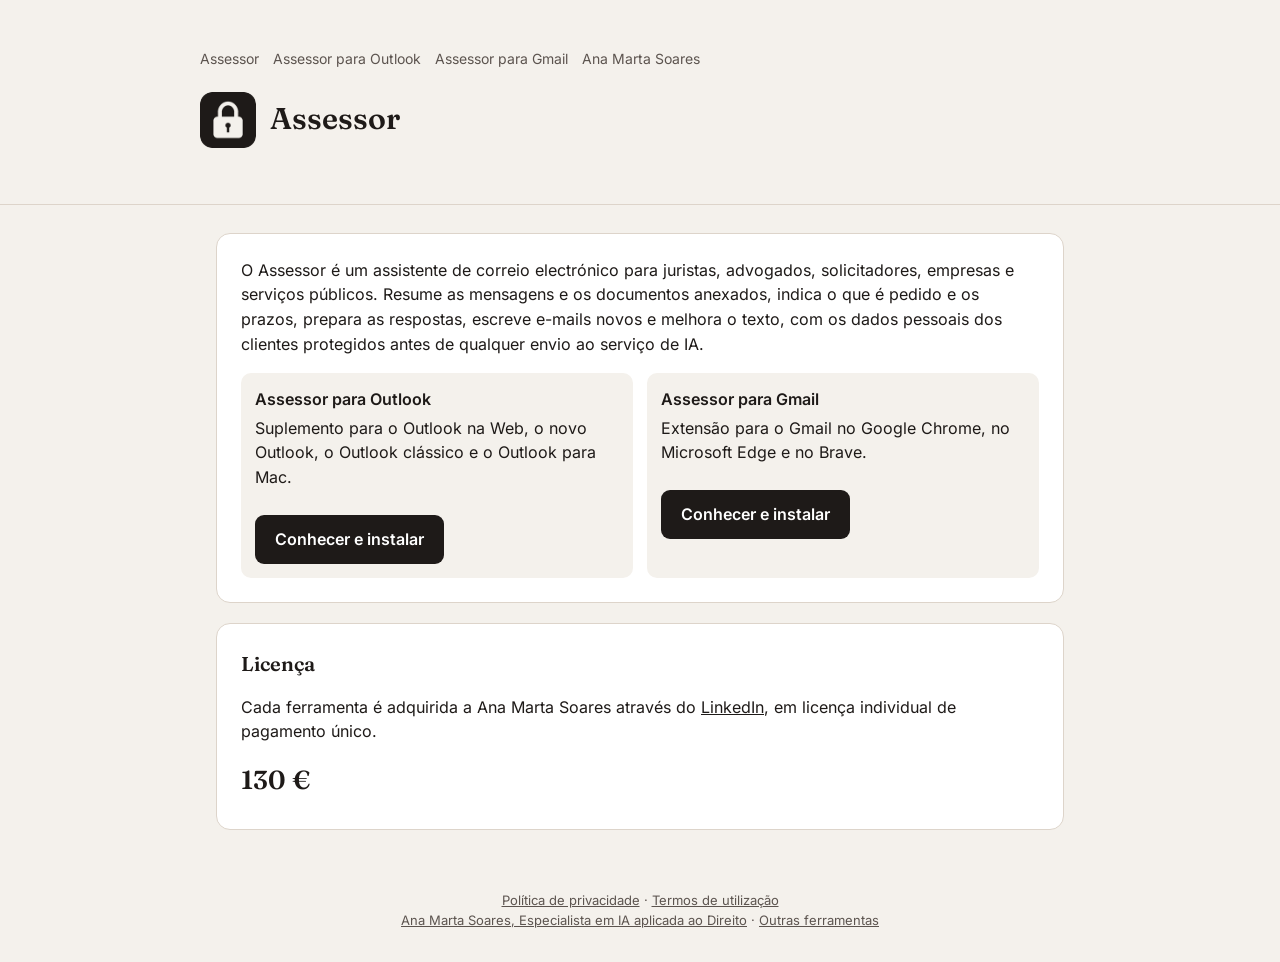
==== index.html @ 7b106117 "Assessor para Outlook e Assessor para Gmail Co-Authored-By: Claude Opus 5.5 <noreply@anthropic.com> " ====
<!DOCTYPE html>
<html lang="pt-PT">
<head>
<meta charset="UTF-8">
<meta name="viewport" content="width=device-width, initial-scale=1">
<title>Assessor | Assistente de IA para o Outlook e o Gmail</title>
<meta name="description" content="Assistente de correio electrónico com IA para o Outlook e o Gmail: resume mensagens e anexos, identifica pedidos e prazos, prepara respostas e escreve e-mails, com os dados pessoais protegidos. Ana Marta Soares.">
<link rel="canonical" href="https://ana-marta-soares-direito-ia.github.io/assessor/">
<meta name="author" content="Ana Marta Soares">
<meta property="og:type" content="website">
<meta property="og:locale" content="pt_PT">
<meta property="og:title" content="Assessor | Assistente de IA para o Outlook e o Gmail">
<meta property="og:description" content="Assistente de correio electrónico com IA para o Outlook e o Gmail: resume mensagens e anexos, identifica pedidos e prazos, prepara respostas e escreve e-mails, com os dados pessoais protegidos. Ana Marta Soares.">
<meta property="og:image" content="https://ana-marta-soares-direito-ia.github.io/assessor/assets/outlook-painel.jpg">
<link rel="icon" href="assets/icon-64.png">
<style>
@font-face{font-family:"Fraunces";src:url("fonts/fraunces-600.woff2") format("woff2");font-weight:600;font-display:swap;}
@font-face{font-family:"Inter";src:url("fonts/inter-400.woff2") format("woff2");font-weight:400;font-display:swap;}
@font-face{font-family:"Inter";src:url("fonts/inter-600.woff2") format("woff2");font-weight:600;font-display:swap;}

  :root { --ink:#1e1a18; --muted:#5c544f; --line:#ddd4ca; --bg:#f4f1ec; --brand:#1e1a18; --brand2:#3a332f; --soft:#ece6dd; }
  * { box-sizing: border-box; }
  body { margin:0; font-family:"Segoe UI",-apple-system,BlinkMacSystemFont,"Helvetica Neue",Arial,sans-serif; color:var(--ink); background:var(--bg); line-height:1.55; }
  header { background:linear-gradient(135deg,var(--brand),var(--brand2)); color:#fff; padding:48px 16px 56px; }
  .wrap { max-width:880px; margin:0 auto; }
  .brand { display:flex; align-items:center; gap:14px; }
  .brand img { width:56px; height:56px; border-radius:12px; box-shadow:0 6px 20px rgba(0,0,0,.25); }
  h1 { margin:0; font-size:30px; line-height:1.15; }
  header p.lead { font-size:17px; max-width:640px; opacity:.93; margin:18px 0 26px; }
  .cta { display:inline-block; background:#fff; color:var(--brand); padding:12px 20px; border-radius:9px; font-weight:650; text-decoration:none; }
  .cta.solid { background:var(--brand); color:#fff; }
  .cta.ghost { background:transparent; color:#fff; border:1px solid rgba(255,255,255,.6); margin-left:8px; }
  main { padding:8px 16px 40px; }
  section { background:#fff; border:1px solid var(--line); border-radius:14px; padding:24px; margin-top:20px; }
  h2 { font-size:20px; margin:0 0 12px; color:var(--brand); }
  h3 { font-size:15px; margin:18px 0 6px; }
  .grid { display:grid; grid-template-columns:repeat(auto-fit,minmax(180px,1fr)); gap:14px; }
  .feat { background:var(--bg); border-radius:10px; padding:14px; }
  .feat b { display:block; margin-bottom:4px; }
  ol { padding-left:20px; margin:6px 0; } li { margin:4px 0; }
  .tabs { display:flex; flex-wrap:wrap; gap:6px; margin-bottom:14px; }
  .tabs button { font:inherit; font-size:14px; border:1px solid var(--line); background:#fff; color:var(--brand); padding:8px 12px; border-radius:8px; cursor:pointer; }
  .tabs button.on { background:var(--brand); color:#fff; border-color:var(--brand); }
  .pane { display:none; } .pane.on { display:block; }
  code { background:var(--soft); color:var(--brand); padding:1px 5px; border-radius:4px; font-size:13px; word-break:break-all; }
  .note { background:#fff4dc; color:#6b4600; border-radius:9px; padding:12px 14px; font-size:14px; margin-top:12px; }
  .muted { color:var(--muted); }
  footer { text-align:center; color:var(--brand); font-size:13px; padding:20px 16px 32px; }
  @media (max-width:520px){ h1{font-size:24px} .cta.ghost{margin:10px 0 0} section{padding:18px} }

  /* estilo sóbrio */
  body { font-family:"Inter","Segoe UI",-apple-system,BlinkMacSystemFont,"Helvetica Neue",Arial,sans-serif; }
  header { background:#f4f1ec !important; color:var(--ink) !important; border-bottom:1px solid var(--line); }
  header p.lead { color:var(--muted); opacity:1; }
  h1, h2 { font-family:"Fraunces",Georgia,serif; font-weight:600; }
  h2 { color:var(--ink) !important; }
  .brand img { box-shadow:none; }
  .cta { background:var(--ink) !important; color:#fff !important; }
  .cta.ghost { background:transparent !important; color:var(--ink) !important; border:1px solid var(--ink) !important; }
  .tabs button { color:var(--ink); }
  .tabs button.on { background:var(--ink); border-color:var(--ink); color:#fff; }
  code { background:#ece6dd; color:var(--ink); }
  a { color:var(--ink); }
  footer { color:var(--muted); }
  .shot { display:block; width:100%; max-width:380px; margin:0 auto; border:1px solid var(--line); border-radius:12px; }
  .duas { display:grid; grid-template-columns: 1fr 380px; gap:28px; align-items:start; } @media (max-width:760px){ .duas{ grid-template-columns:1fr } }
  .price { font-family:"Fraunces",Georgia,serif; font-size:26px; font-weight:600; margin:0 0 4px; }
  nav.top { font-size:14px; margin-bottom:22px; } nav.top a { color:var(--muted); text-decoration:none; margin-right:14px; }
  details { border-top:1px solid var(--line); padding:12px 0; } details:last-child { border-bottom:1px solid var(--line); } summary { cursor:pointer; font-weight:600; }
  .exemplos li { margin:6px 0; }
</style>
</head>
<body>
<header>
  <div class="wrap">
    <nav class="top"><a href="./">Assessor</a><a href="outlook.html">Assessor para Outlook</a><a href="gmail.html">Assessor para Gmail</a><a href="https://ana-marta-soares.netlify.app/">Ana Marta Soares</a></nav>
    <div class="brand"><img src="assets/icon-128.png" alt=""><h1>Assessor</h1></div>
  </div>
</header>
<main class="wrap">
  <section>
    <p class="lead" style="margin-top:0">O Assessor é um assistente de correio electrónico para juristas, advogados, solicitadores, empresas e serviços públicos. Resume as mensagens e os documentos anexados, indica o que é pedido e os prazos, prepara as respostas, escreve e-mails novos e melhora o texto, com os dados pessoais dos clientes protegidos antes de qualquer envio ao serviço de IA.</p>
    <div class="grid">
      <div class="feat"><b>Assessor para Outlook</b>Suplemento para o Outlook na Web, o novo Outlook, o Outlook clássico e o Outlook para Mac.<br><br><a class="cta solid" href="outlook.html">Conhecer e instalar</a></div>
      <div class="feat"><b>Assessor para Gmail</b>Extensão para o Gmail no Google Chrome, no Microsoft Edge e no Brave.<br><br><a class="cta solid" href="gmail.html">Conhecer e instalar</a></div>
    </div>
  </section>
  <section>
    <h2>Licença</h2>
    <p>Cada ferramenta é adquirida a Ana Marta Soares através do <a href="https://www.linkedin.com/in/marta-soares-direito-ia">LinkedIn</a>, em licença individual de pagamento único.</p>
    <p class="price">130 €</p>
  </section>
</main>
<footer><a href="privacidade.html" style="color:inherit">Política de privacidade</a> · <a href="termos.html" style="color:inherit">Termos de utilização</a><br><a href="https://ana-marta-soares.netlify.app/" style="color:inherit">Ana Marta Soares, Especialista em IA aplicada ao Direito</a> · <a href="https://ana-marta-soares.netlify.app/#ferramentas" style="color:inherit">Outras ferramentas</a></footer>
</body>
</html>
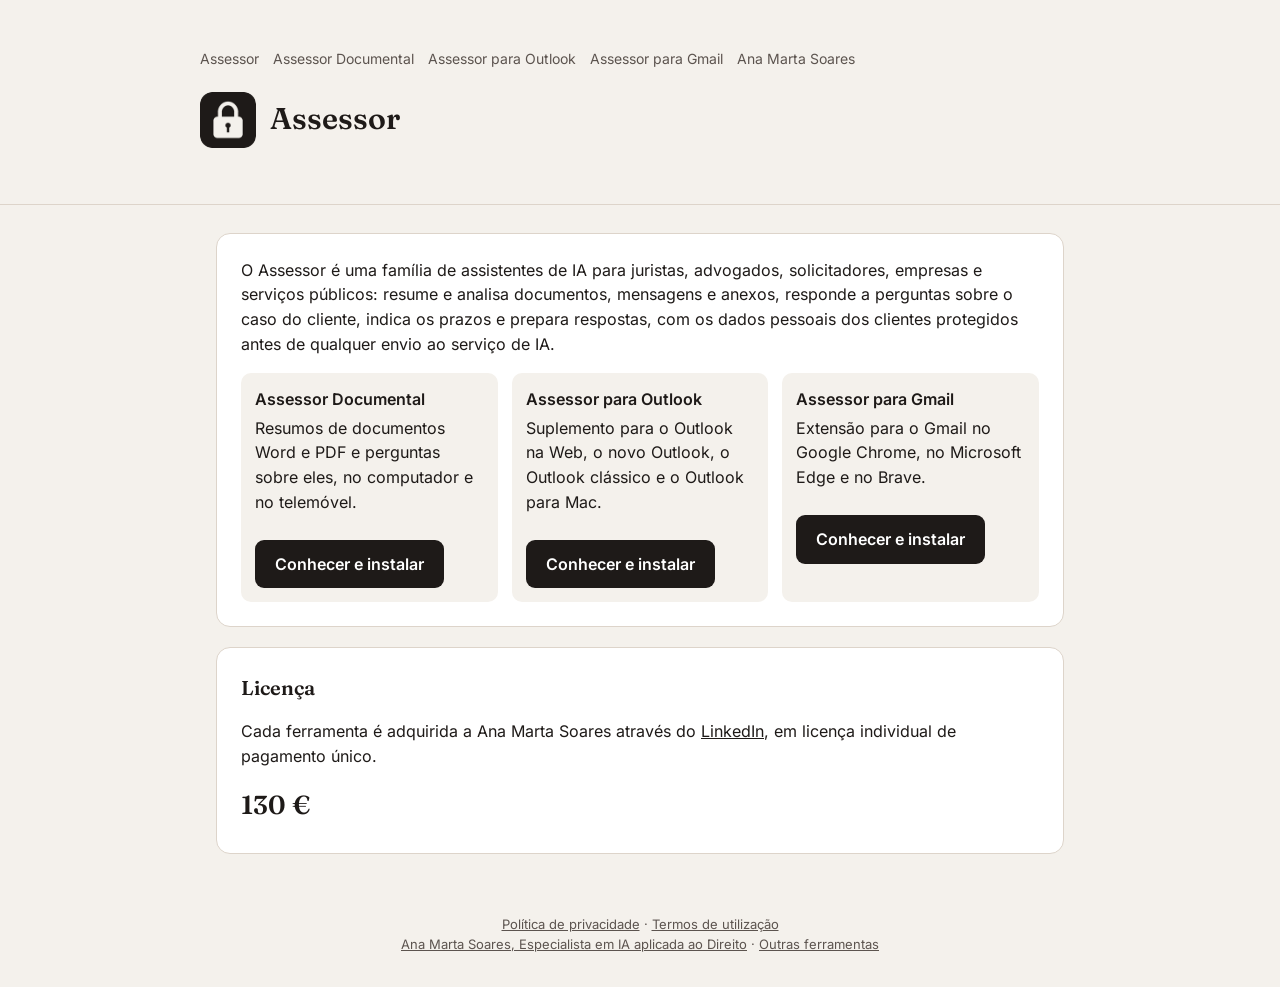
==== commit 35e96292: "Assessor Documental: aplicação de resumos e perguntas sobre documentos Co-Authored-By: Claude Opus 5" ====
--- a/index.html
+++ b/index.html
@@ -73,14 +73,15 @@
 <body>
 <header>
   <div class="wrap">
-    <nav class="top"><a href="./">Assessor</a><a href="outlook.html">Assessor para Outlook</a><a href="gmail.html">Assessor para Gmail</a><a href="https://ana-marta-soares.netlify.app/">Ana Marta Soares</a></nav>
+    <nav class="top"><a href="./">Assessor</a><a href="documental.html">Assessor Documental</a><a href="outlook.html">Assessor para Outlook</a><a href="gmail.html">Assessor para Gmail</a><a href="https://ana-marta-soares.netlify.app/">Ana Marta Soares</a></nav>
     <div class="brand"><img src="assets/icon-128.png" alt=""><h1>Assessor</h1></div>
   </div>
 </header>
 <main class="wrap">
   <section>
-    <p class="lead" style="margin-top:0">O Assessor é um assistente de correio electrónico para juristas, advogados, solicitadores, empresas e serviços públicos. Resume as mensagens e os documentos anexados, indica o que é pedido e os prazos, prepara as respostas, escreve e-mails novos e melhora o texto, com os dados pessoais dos clientes protegidos antes de qualquer envio ao serviço de IA.</p>
+    <p class="lead" style="margin-top:0">O Assessor é uma família de assistentes de IA para juristas, advogados, solicitadores, empresas e serviços públicos: resume e analisa documentos, mensagens e anexos, responde a perguntas sobre o caso do cliente, indica os prazos e prepara respostas, com os dados pessoais dos clientes protegidos antes de qualquer envio ao serviço de IA.</p>
     <div class="grid">
+      <div class="feat"><b>Assessor Documental</b>Resumos de documentos Word e PDF e perguntas sobre eles, no computador e no telemóvel.<br><br><a class="cta solid" href="documental.html">Conhecer e instalar</a></div>
       <div class="feat"><b>Assessor para Outlook</b>Suplemento para o Outlook na Web, o novo Outlook, o Outlook clássico e o Outlook para Mac.<br><br><a class="cta solid" href="outlook.html">Conhecer e instalar</a></div>
       <div class="feat"><b>Assessor para Gmail</b>Extensão para o Gmail no Google Chrome, no Microsoft Edge e no Brave.<br><br><a class="cta solid" href="gmail.html">Conhecer e instalar</a></div>
     </div>
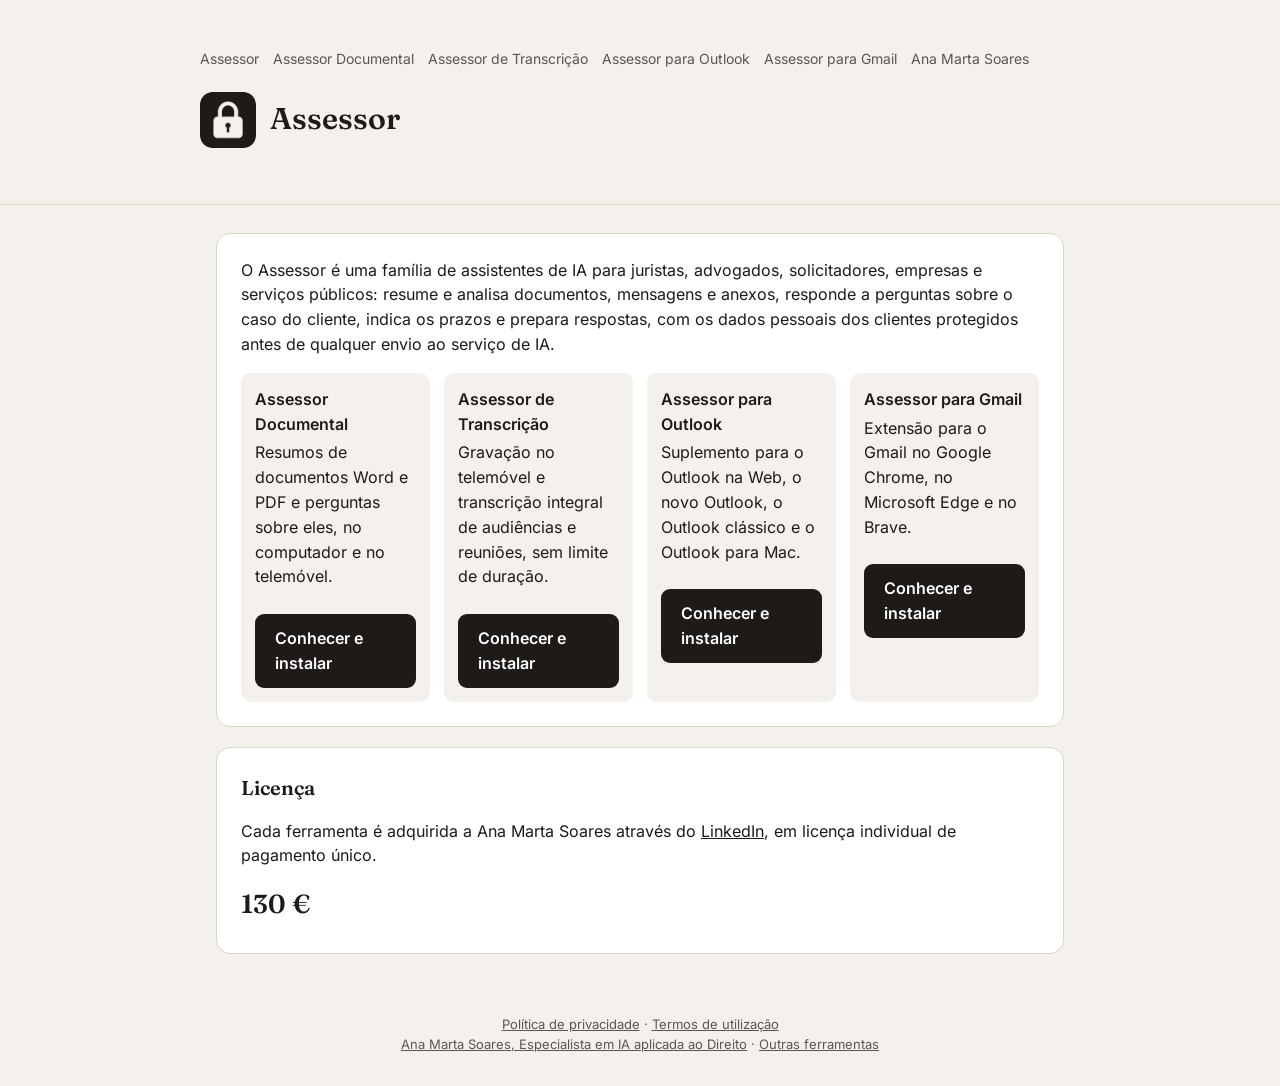
==== commit 2a18d930: "Assessor de Transcrição: gravação no aparelho e transcrição integral sem limite de duração (Whisper " ====
--- a/index.html
+++ b/index.html
@@ -3,14 +3,14 @@
 <head>
 <meta charset="UTF-8">
 <meta name="viewport" content="width=device-width, initial-scale=1">
-<title>Assessor | Assistente de IA para o Outlook e o Gmail</title>
-<meta name="description" content="Assistente de correio electrónico com IA para o Outlook e o Gmail: resume mensagens e anexos, identifica pedidos e prazos, prepara respostas e escreve e-mails, com os dados pessoais protegidos. Ana Marta Soares.">
+<title>Assessor | Assistentes de IA para juristas</title>
+<meta name="description" content="Assistentes de IA para juristas: correio electrónico no Outlook e no Gmail, perguntas e resumos de documentos e transcrição integral de audiências e reuniões, com os dados dos clientes protegidos. Ana Marta Soares.">
 <link rel="canonical" href="https://ana-marta-soares-direito-ia.github.io/assessor/">
 <meta name="author" content="Ana Marta Soares">
 <meta property="og:type" content="website">
 <meta property="og:locale" content="pt_PT">
-<meta property="og:title" content="Assessor | Assistente de IA para o Outlook e o Gmail">
-<meta property="og:description" content="Assistente de correio electrónico com IA para o Outlook e o Gmail: resume mensagens e anexos, identifica pedidos e prazos, prepara respostas e escreve e-mails, com os dados pessoais protegidos. Ana Marta Soares.">
+<meta property="og:title" content="Assessor | Assistentes de IA para juristas">
+<meta property="og:description" content="Assistentes de IA para juristas: correio electrónico no Outlook e no Gmail, perguntas e resumos de documentos e transcrição integral de audiências e reuniões, com os dados dos clientes protegidos. Ana Marta Soares.">
 <meta property="og:image" content="https://ana-marta-soares-direito-ia.github.io/assessor/assets/outlook-painel.jpg">
 <link rel="icon" href="assets/icon-64.png">
 <style>
@@ -73,7 +73,7 @@
 <body>
 <header>
   <div class="wrap">
-    <nav class="top"><a href="./">Assessor</a><a href="documental.html">Assessor Documental</a><a href="outlook.html">Assessor para Outlook</a><a href="gmail.html">Assessor para Gmail</a><a href="https://ana-marta-soares.netlify.app/">Ana Marta Soares</a></nav>
+    <nav class="top"><a href="./">Assessor</a><a href="documental.html">Assessor Documental</a><a href="transcricao.html">Assessor de Transcrição</a><a href="outlook.html">Assessor para Outlook</a><a href="gmail.html">Assessor para Gmail</a><a href="https://ana-marta-soares.netlify.app/">Ana Marta Soares</a></nav>
     <div class="brand"><img src="assets/icon-128.png" alt=""><h1>Assessor</h1></div>
   </div>
 </header>
@@ -82,6 +82,7 @@
     <p class="lead" style="margin-top:0">O Assessor é uma família de assistentes de IA para juristas, advogados, solicitadores, empresas e serviços públicos: resume e analisa documentos, mensagens e anexos, responde a perguntas sobre o caso do cliente, indica os prazos e prepara respostas, com os dados pessoais dos clientes protegidos antes de qualquer envio ao serviço de IA.</p>
     <div class="grid">
       <div class="feat"><b>Assessor Documental</b>Resumos de documentos Word e PDF e perguntas sobre eles, no computador e no telemóvel.<br><br><a class="cta solid" href="documental.html">Conhecer e instalar</a></div>
+      <div class="feat"><b>Assessor de Transcrição</b>Gravação no telemóvel e transcrição integral de audiências e reuniões, sem limite de duração.<br><br><a class="cta solid" href="transcricao.html">Conhecer e instalar</a></div>
       <div class="feat"><b>Assessor para Outlook</b>Suplemento para o Outlook na Web, o novo Outlook, o Outlook clássico e o Outlook para Mac.<br><br><a class="cta solid" href="outlook.html">Conhecer e instalar</a></div>
       <div class="feat"><b>Assessor para Gmail</b>Extensão para o Gmail no Google Chrome, no Microsoft Edge e no Brave.<br><br><a class="cta solid" href="gmail.html">Conhecer e instalar</a></div>
     </div>
